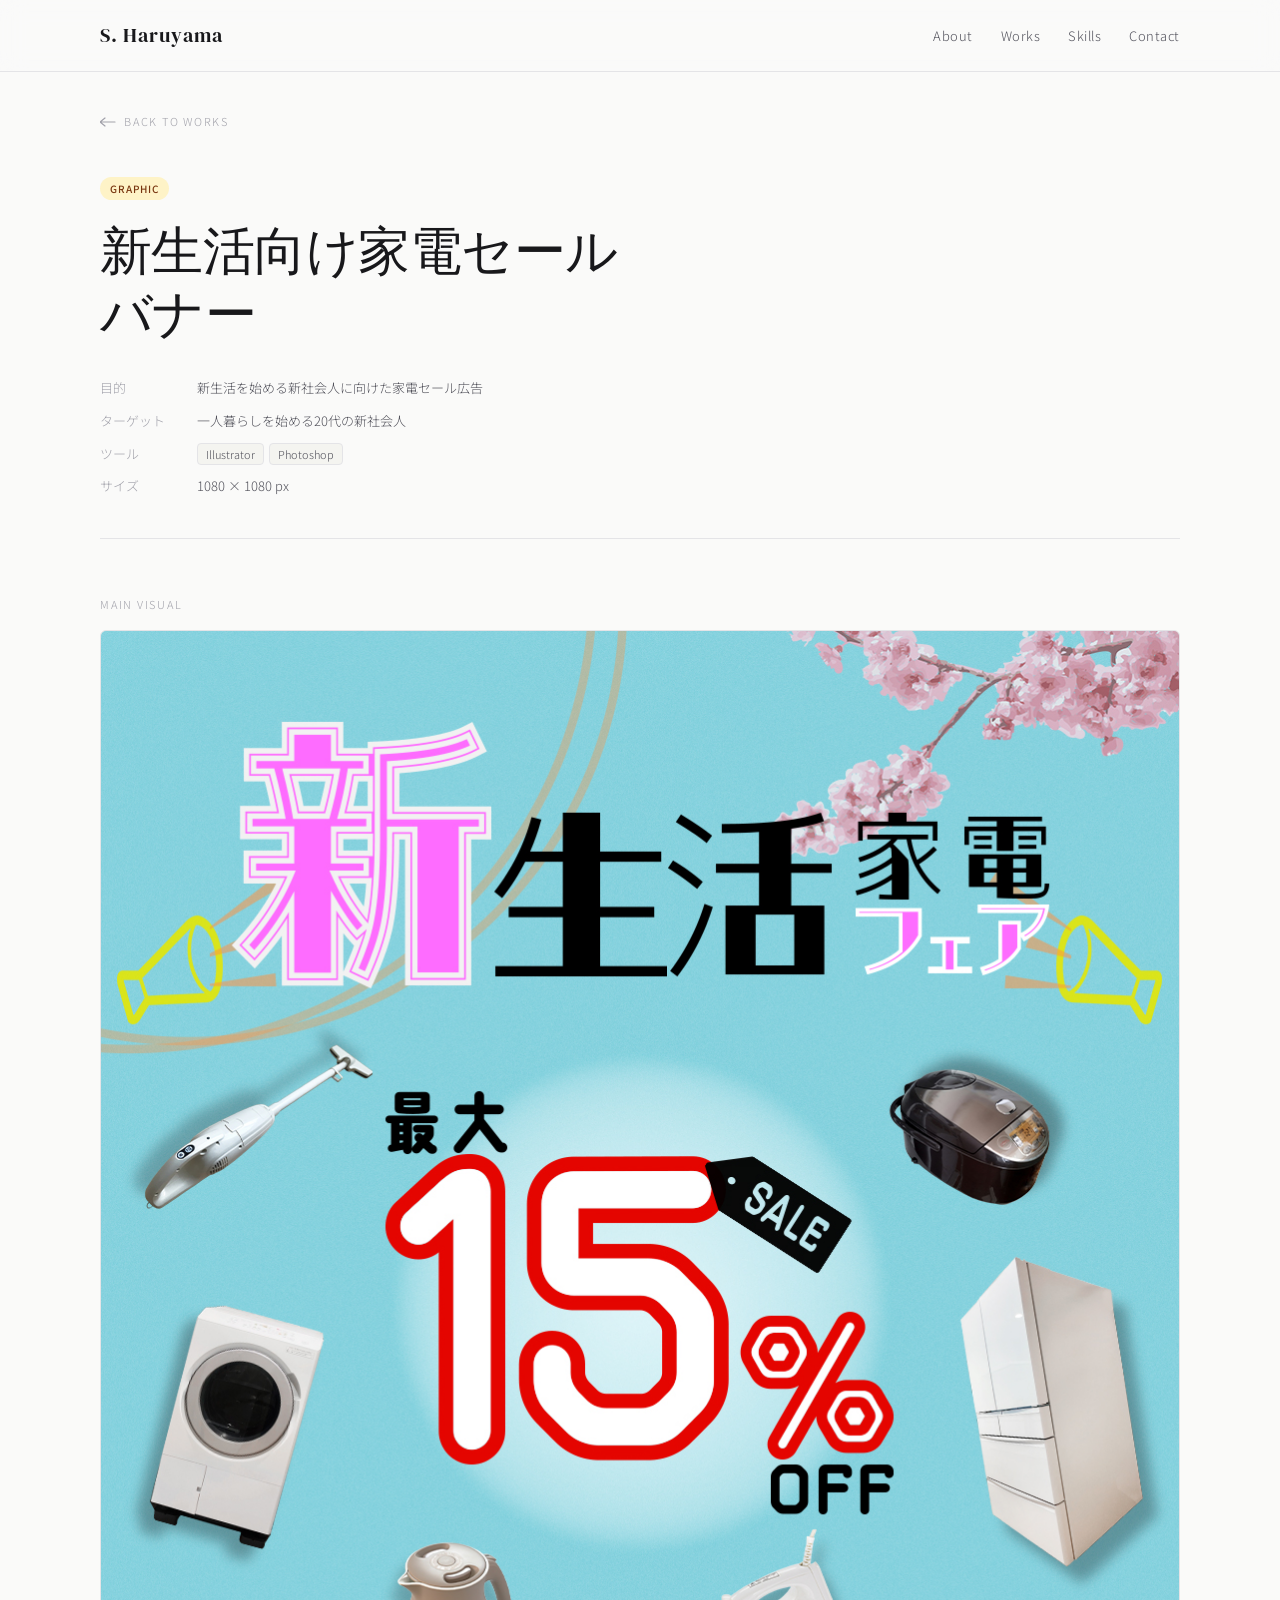
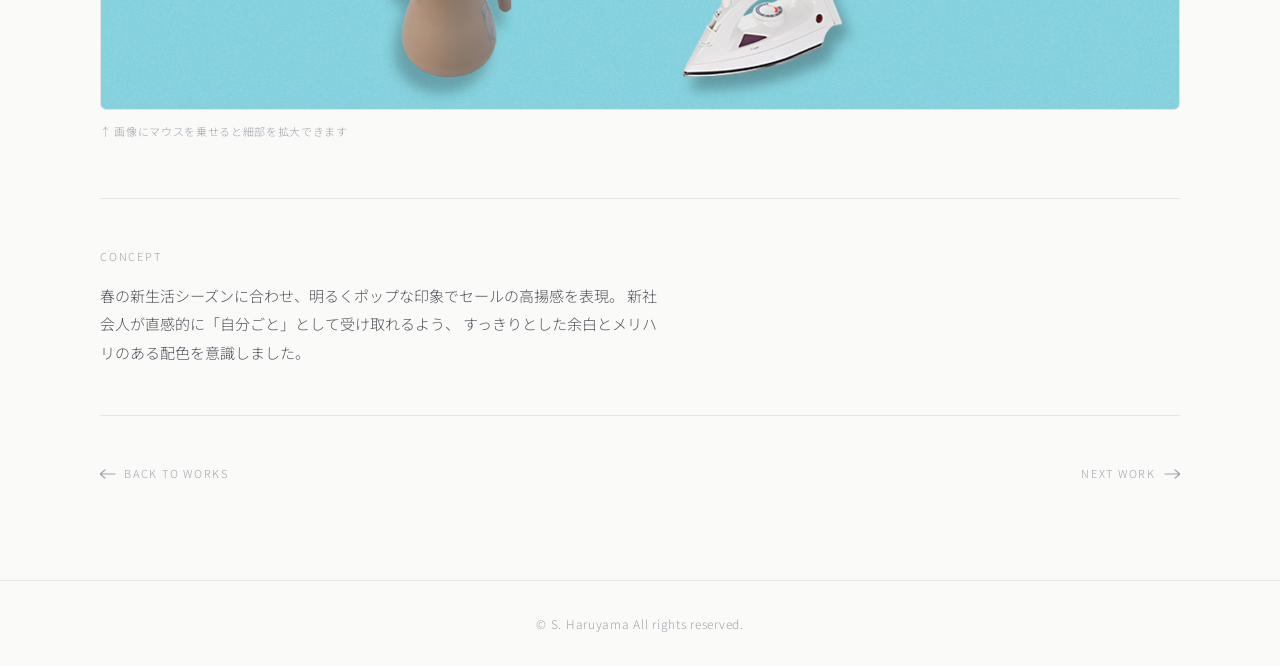
==== work01.html @ 465e644e "first commit" ====
<!DOCTYPE html>
<html lang="ja">
<head>
  <meta charset="UTF-8">
  <meta name="viewport" content="width=device-width, initial-scale=1.0">
  <title>新生活向け家電セールバナー — S. Haruyama</title>
  <link rel="preconnect" href="https://fonts.googleapis.com">
  <link rel="preconnect" href="https://fonts.gstatic.com" crossorigin>
  <link href="https://fonts.googleapis.com/css2?family=DM+Serif+Display:ital@0;1&family=Noto+Sans+JP:wght@300;400;500&display=swap" rel="stylesheet">
  <link rel="stylesheet" href="work.css">
  <script src="work.js" defer></script>
</head>
<body>

  <header class="header">
    <div class="container header__inner">
      <a href="index.html" class="logo">S. Haruyama</a>
      <nav aria-label="メインナビゲーション">
        <ul class="nav">
          <li><a href="index.html#about">About</a></li>
          <li><a href="index.html#works">Works</a></li>
          <li><a href="index.html#skills">Skills</a></li>
          <li><a href="index.html#contact">Contact</a></li>
        </ul>
      </nav>
    </div>
  </header>

  <main class="work-page">
    <div class="container">

      <a href="index.html#works" class="back-link fade-up">
        <svg width="16" height="10" viewBox="0 0 16 10" fill="none">
          <path d="M0 5h15M5 1L0 5l5 4" stroke="currentColor" stroke-width="1.2" stroke-linecap="round" stroke-linejoin="round"/>
        </svg>
        Back to Works
      </a>

      <div class="title-block fade-up" style="transition-delay:.05s">
        <span class="work-tag work-tag--graphic">Graphic</span>
        <h1 class="work-title">新生活向け家電セール<br>バナー</h1>
        <dl class="meta">
          <dt>目的</dt>
          <dd>新生活を始める新社会人に向けた家電セール広告</dd>
          <dt>ターゲット</dt>
          <dd>一人暮らしを始める20代の新社会人</dd>
          <dt>ツール</dt>
          <dd>
            <div class="badges">
              <span class="badge">Illustrator</span>
              <span class="badge">Photoshop</span>
            </div>
          </dd>
          <dt>サイズ</dt>
          <dd>1080 × 1080 px</dd>
        </dl>
      </div>

      <div class="visual-block fade-up" style="transition-delay:.1s">
        <p class="visual-block__label">Main Visual</p>
        <div class="lens-wrap lens-wrap--square">
          <img src="image/kaden_banner.jpg" alt="新生活向け家電セールバナー">
          <div class="lens"></div>
        </div>
        <p class="visual-block__hint">↑ 画像にマウスを乗せると細部を拡大できます</p>
      </div>

      <div class="concept-block fade-up" style="transition-delay:.15s">
        <p class="concept-block__label">Concept</p>
        <p class="concept-block__text">
          春の新生活シーズンに合わせ、明るくポップな印象でセールの高揚感を表現。
          新社会人が直感的に「自分ごと」として受け取れるよう、
          すっきりとした余白とメリハリのある配色を意識しました。
        </p>
      </div>

      <div class="bottom-nav fade-up" style="transition-delay:.2s">
        <a href="index.html#works" class="nav-link">
          <svg width="16" height="10" viewBox="0 0 16 10" fill="none">
            <path d="M0 5h15M5 1L0 5l5 4" stroke="currentColor" stroke-width="1.2" stroke-linecap="round" stroke-linejoin="round"/>
          </svg>
          Back to Works
        </a>
        <a href="work02.html" class="nav-link">
          Next Work
          <svg width="16" height="10" viewBox="0 0 16 10" fill="none">
            <path d="M16 5H1M11 1l5 4-5 4" stroke="currentColor" stroke-width="1.2" stroke-linecap="round" stroke-linejoin="round"/>
          </svg>
        </a>
      </div>

    </div>
  </main>

  <footer class="footer">
    <p>© S. Haruyama All rights reserved.</p>
  </footer>

  
</body>
</html>
---- work.css ----
/* ─────────────────────────────────────
   TOKENS（index.html と共通）
───────────────────────────────────── */
:root {
  --ink:    #18181b;
  --ink-2:  #52525b;
  --ink-3:  #a1a1aa;
  --paper:  #fafaf9;
  --paper-2:#f4f4f0;
  --line:   #e4e4e7;
  --c1: #2a589f;
  --c2: #4775ba;
  --c3: #2b9c94;
  --c4: #7ca2d3;
  --transition: .22s ease;
}

*, *::before, *::after { box-sizing: border-box; margin: 0; padding: 0; }
html { scroll-behavior: smooth; -webkit-text-size-adjust: 100%; }

body {
  font-family: 'Noto Sans JP', 'Hiragino Kaku Gothic ProN', sans-serif;
  font-weight: 300;
  font-size: 15px;
  line-height: 1.75;
  color: var(--ink);
  background: var(--paper);
  overflow-x: hidden;
}

a { color: inherit; text-decoration: none; }

/* ─────────────────────────────────────
   LAYOUT
───────────────────────────────────── */
.container {
  width: min(90%, 1080px);
  margin-inline: auto;
}

/* ─────────────────────────────────────
   HEADER
───────────────────────────────────── */
.header {
  position: sticky;
  top: 0;
  z-index: 100;
  background: rgba(250, 250, 249, .70);
  backdrop-filter: blur(12px);
  -webkit-backdrop-filter: blur(12px);
  border-bottom: 1px solid var(--line);
}

.header__inner {
  display: flex;
  align-items: center;
  justify-content: space-between;
  gap: 16px;
  padding-block: 18px;
}

.logo {
  font-family: 'DM Serif Display', serif;
  font-size: 20px;
  font-weight: 400;
  letter-spacing: .05em;
}

.nav { list-style: none; display: flex; gap: 28px; }

.nav a {
  font-size: 13px;
  color: var(--ink-2);
  letter-spacing: .04em;
  transition: color var(--transition);
}
.nav a:hover { color: var(--ink); }

/* ─────────────────────────────────────
   MAIN WRAPPER
───────────────────────────────────── */
.work-page {
  padding-bottom: 80px;
}

/* ─────────────────────────────────────
   BACK LINK
───────────────────────────────────── */
.back-link {
  display: inline-flex;
  align-items: center;
  gap: 8px;
  font-size: 11px;
  letter-spacing: .16em;
  text-transform: uppercase;
  color: var(--ink-3);
  padding-top: 40px;
  padding-bottom: 0;
  transition: color var(--transition);
}
.back-link:hover { color: var(--ink); }

/* ─────────────────────────────────────
   TITLE BLOCK
───────────────────────────────────── */
.title-block {
  padding-top: 40px;
  padding-bottom: 40px;
  border-bottom: 1px solid var(--line);
}

.work-tag {
  display: inline-block;
  font-size: 10px;
  font-weight: 500;
  letter-spacing: .1em;
  text-transform: uppercase;
  padding: 3px 10px;
  border-radius: 20px;
  margin-bottom: 20px;
}
.work-tag--graphic { background: #fef3c7; color: #78350f; }
.work-tag--web     { background: #dbeafe; color: #1e3a8a; }

.work-title {
  font-family: 'DM Serif Display', serif;
  font-size: clamp(32px, 4.5vw, 52px);
  font-weight: 400;
  line-height: 1.2;
  letter-spacing: -.01em;
  margin-bottom: 32px;
}

.meta {
  display: grid;
  grid-template-columns: auto 1fr;
  column-gap: 32px;
  row-gap: 10px;
  font-size: 13px;
  max-width: 520px;
}

.meta dt { color: var(--ink-3); white-space: nowrap; }
.meta dd { color: var(--ink-2); }

.badges { display: flex; flex-wrap: wrap; gap: 5px; }
.badge {
  font-size: 11px;
  color: var(--ink-2);
  background: var(--paper-2);
  border: 1px solid var(--line);
  padding: 2px 8px;
  border-radius: 4px;
  line-height: 1.5;
}

/* ─────────────────────────────────────
   MAIN VISUAL（レンズズーム）
───────────────────────────────────── */
.visual-block {
  padding-top: 56px;
  padding-bottom: 56px;
}

.visual-block__label {
  font-size: 11px;
  letter-spacing: .16em;
  text-transform: uppercase;
  color: var(--ink-3);
  margin-bottom: 16px;
}

.lens-wrap {
  position: relative;
  display: block;
  border-radius: 6px;
  overflow: hidden;
  border: 1px solid var(--line);
  background: var(--paper-2);
  cursor: none;
}

.lens-wrap img {
  display: block;
  width: 100%;
  height: auto;
  user-select: none;
  -webkit-user-drag: none;
}

/* バナー：正方形 */
.lens-wrap--square { aspect-ratio: 1 / 1; }
.lens-wrap--square img { height: 100%; object-fit: contain; }

/* バナー横長 */
.lens-wrap--portrait { aspect-ratio: 300 / 250; }
.lens-wrap--portrait img { height: 100%; object-fit: contain; }

/* ショップカード */
.lens-wrap--cards {
  display: flex;
  gap: 50px;
}
.lens-wrap--card { aspect-ratio: 55 / 91; }
.lens-wrap--card img { height: 100%; object-fit: contain; }

/* パンフレット：A4横（2面分） */
.lens-wrap--pamphlet { aspect-ratio: 297 / 210; }
.lens-wrap--pamphlet img { height: 100%; object-fit: contain; }

.lens {
  position: absolute;
  width: 200px;
  height: 200px;
  border-radius: 50%;
  border: 2px solid rgba(255,255,255,.65);
  box-shadow: 0 0 0 1px rgba(0,0,0,.1), 0 8px 32px rgba(0,0,0,.2);
  pointer-events: none;
  display: none;
  background-repeat: no-repeat;
}

.lens::before,
.lens::after {
  content: '';
  position: absolute;
  background: rgba(255,255,255,.3);
}
.lens::before { width: 1px; height: 100%; left: 50%; transform: translateX(-50%); }
.lens::after  { width: 100%; height: 1px; top: 50%; transform: translateY(-50%); }

.visual-block__hint {
  font-size: 11px;
  color: var(--ink-3);
  letter-spacing: .06em;
  margin-top: 12px;
}

/* ─────────────────────────────────────
   CONCEPT
───────────────────────────────────── */
.concept-block {
  padding-top: 48px;
  padding-bottom: 48px;
  border-top: 1px solid var(--line);
}

.concept-block__label {
  font-size: 11px;
  letter-spacing: .16em;
  text-transform: uppercase;
  color: var(--ink-3);
  margin-bottom: 16px;
}

.concept-block__text {
  font-size: 15px;
  color: var(--ink-2);
  line-height: 1.9;
  max-width: 560px;
}

/* ─────────────────────────────────────
   BOTTOM NAV
───────────────────────────────────── */
.bottom-nav {
  padding-top: 48px;
  padding-bottom: 16px;
  border-top: 1px solid var(--line);
  display: flex;
  align-items: center;
  justify-content: space-between;
}

.nav-link {
  display: inline-flex;
  align-items: center;
  gap: 8px;
  font-size: 11px;
  letter-spacing: .16em;
  text-transform: uppercase;
  color: var(--ink-3);
  transition: color var(--transition);
}
.nav-link:hover { color: var(--ink); }

/* ─────────────────────────────────────
   FOOTER
───────────────────────────────────── */
.footer {
  border-top: 1px solid var(--line);
  padding-block: 32px;
  text-align: center;
  font-size: 12px;
  color: var(--ink-3);
  letter-spacing: .06em;
}

/* ─────────────────────────────────────
   FADE UP ANIMATION
───────────────────────────────────── */
.fade-up {
  opacity: 0;
  transform: translateY(20px);
  transition: opacity .6s ease, transform .6s ease;
}
.fade-up.in {
  opacity: 1;
  transform: translateY(0);
}
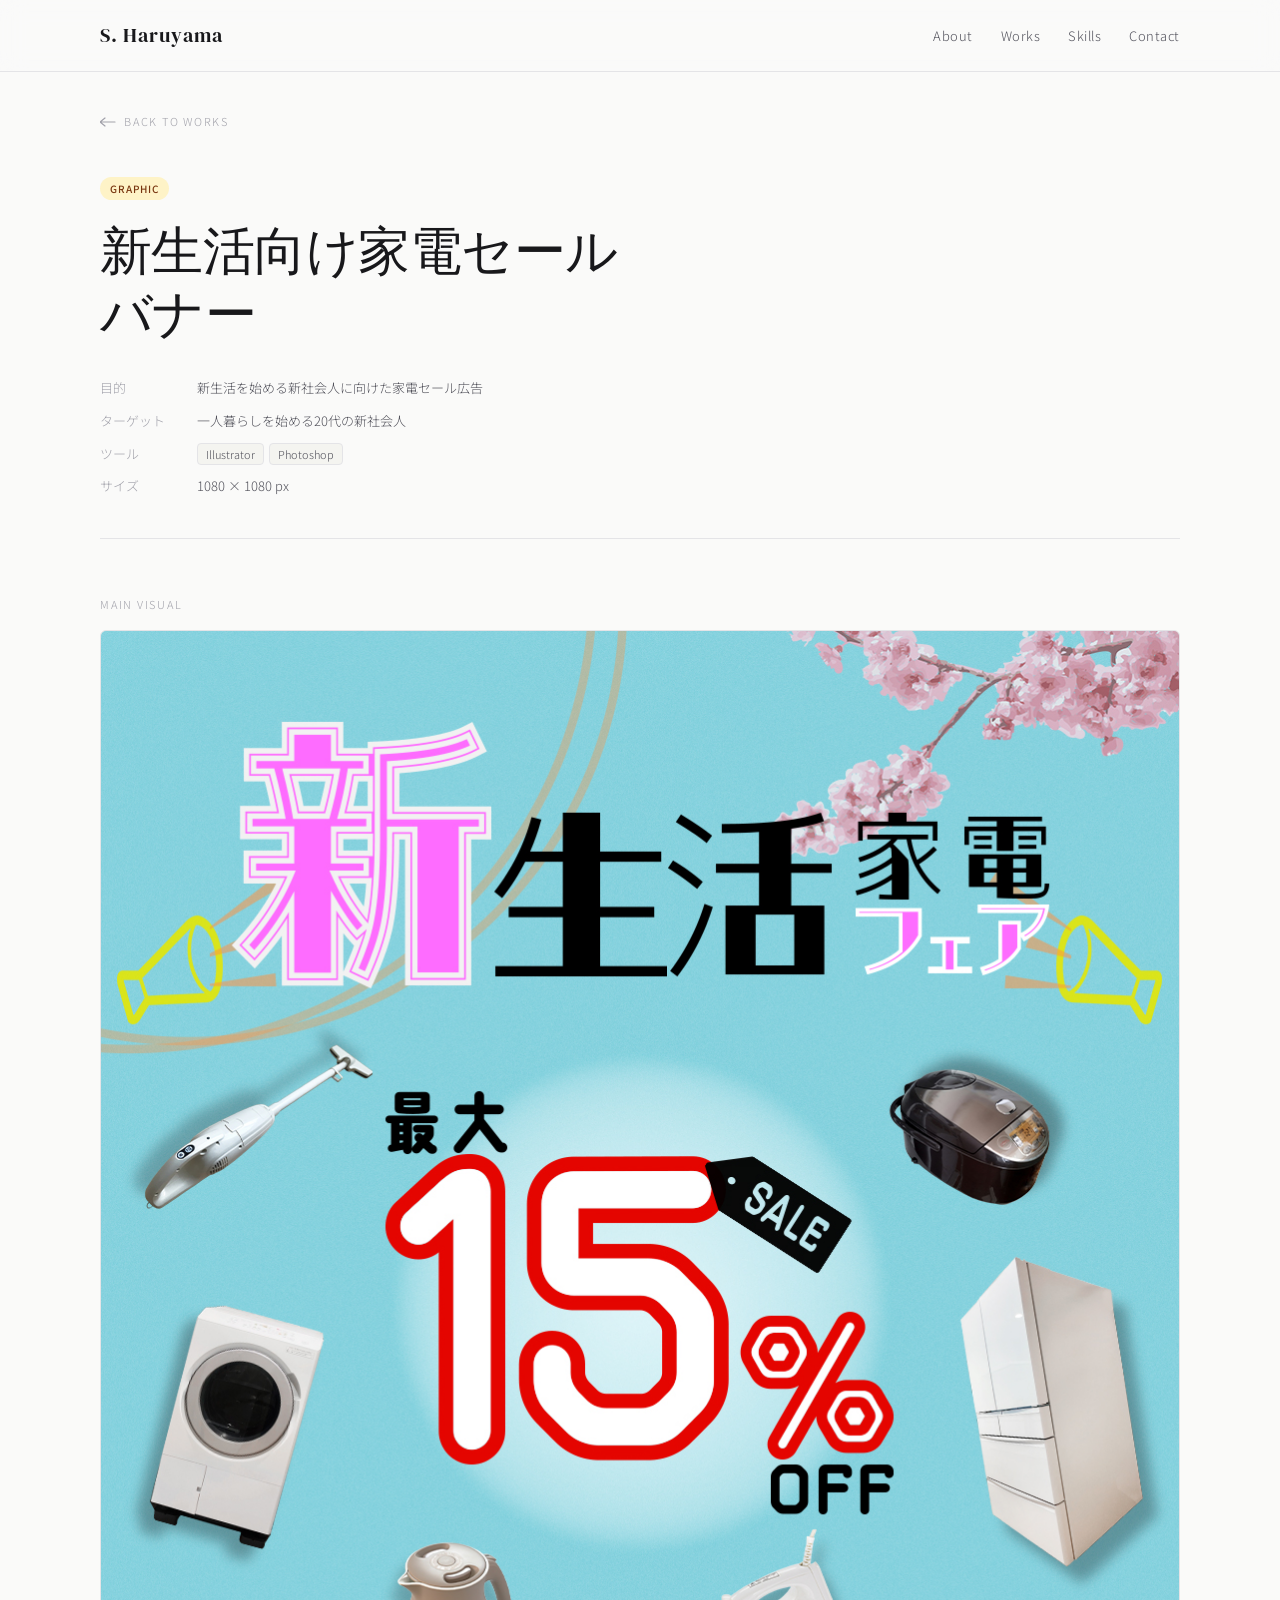
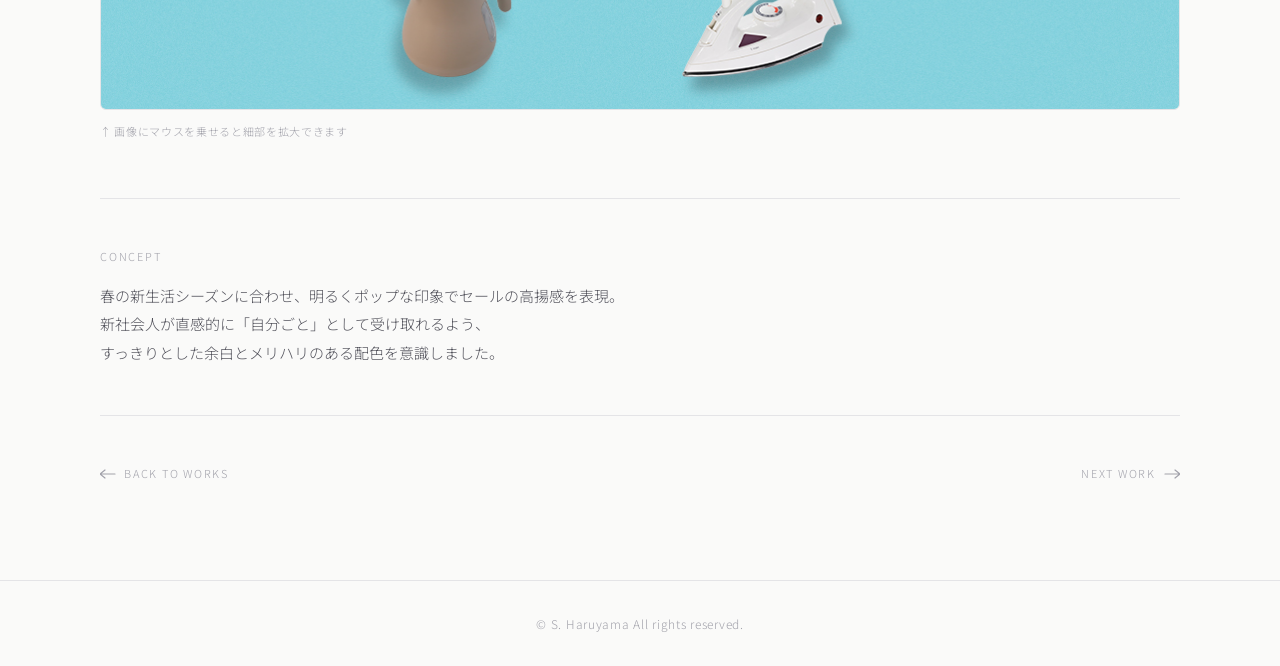
==== commit 19acf3c3: "fix" ====
--- a/work01.html
+++ b/work01.html
@@ -68,8 +68,8 @@
       <div class="concept-block fade-up" style="transition-delay:.15s">
         <p class="concept-block__label">Concept</p>
         <p class="concept-block__text">
-          春の新生活シーズンに合わせ、明るくポップな印象でセールの高揚感を表現。
-          新社会人が直感的に「自分ごと」として受け取れるよう、
+          春の新生活シーズンに合わせ、明るくポップな印象でセールの高揚感を表現。<br>
+          新社会人が直感的に「自分ごと」として受け取れるよう、<br>
           すっきりとした余白とメリハリのある配色を意識しました。
         </p>
       </div>
--- a/work.css
+++ b/work.css
@@ -2,12 +2,12 @@
    TOKENS（index.html と共通）
 ───────────────────────────────────── */
 :root {
-  --ink:    #18181b;
-  --ink-2:  #52525b;
-  --ink-3:  #a1a1aa;
-  --paper:  #fafaf9;
-  --paper-2:#f4f4f0;
-  --line:   #e4e4e7;
+  --ink: #18181b;
+  --ink-2: #52525b;
+  --ink-3: #a1a1aa;
+  --paper: #fafaf9;
+  --paper-2: #f4f4f0;
+  --line: #e4e4e7;
   --c1: #2a589f;
   --c2: #4775ba;
   --c3: #2b9c94;
@@ -15,8 +15,18 @@
   --transition: .22s ease;
 }
 
-*, *::before, *::after { box-sizing: border-box; margin: 0; padding: 0; }
-html { scroll-behavior: smooth; -webkit-text-size-adjust: 100%; }
+*,
+*::before,
+*::after {
+  box-sizing: border-box;
+  margin: 0;
+  padding: 0;
+}
+
+html {
+  scroll-behavior: smooth;
+  -webkit-text-size-adjust: 100%;
+}
 
 body {
   font-family: 'Noto Sans JP', 'Hiragino Kaku Gothic ProN', sans-serif;
@@ -28,7 +38,10 @@
   overflow-x: hidden;
 }
 
-a { color: inherit; text-decoration: none; }
+a {
+  color: inherit;
+  text-decoration: none;
+}
 
 /* ─────────────────────────────────────
    LAYOUT
@@ -66,7 +79,11 @@
   letter-spacing: .05em;
 }
 
-.nav { list-style: none; display: flex; gap: 28px; }
+.nav {
+  list-style: none;
+  display: flex;
+  gap: 28px;
+}
 
 .nav a {
   font-size: 13px;
@@ -74,7 +91,10 @@
   letter-spacing: .04em;
   transition: color var(--transition);
 }
-.nav a:hover { color: var(--ink); }
+
+.nav a:hover {
+  color: var(--ink);
+}
 
 /* ─────────────────────────────────────
    MAIN WRAPPER
@@ -98,7 +118,10 @@
   padding-bottom: 0;
   transition: color var(--transition);
 }
-.back-link:hover { color: var(--ink); }
+
+.back-link:hover {
+  color: var(--ink);
+}
 
 /* ─────────────────────────────────────
    TITLE BLOCK
@@ -119,8 +142,16 @@
   border-radius: 20px;
   margin-bottom: 20px;
 }
-.work-tag--graphic { background: #fef3c7; color: #78350f; }
-.work-tag--web     { background: #dbeafe; color: #1e3a8a; }
+
+.work-tag--graphic {
+  background: #fef3c7;
+  color: #78350f;
+}
+
+.work-tag--web {
+  background: #dbeafe;
+  color: #1e3a8a;
+}
 
 .work-title {
   font-family: 'DM Serif Display', serif;
@@ -140,10 +171,21 @@
   max-width: 520px;
 }
 
-.meta dt { color: var(--ink-3); white-space: nowrap; }
-.meta dd { color: var(--ink-2); }
-
-.badges { display: flex; flex-wrap: wrap; gap: 5px; }
+.meta dt {
+  color: var(--ink-3);
+  white-space: nowrap;
+}
+
+.meta dd {
+  color: var(--ink-2);
+}
+
+.badges {
+  display: flex;
+  flex-wrap: wrap;
+  gap: 5px;
+}
+
 .badge {
   font-size: 11px;
   color: var(--ink-2);
@@ -152,6 +194,27 @@
   padding: 2px 8px;
   border-radius: 4px;
   line-height: 1.5;
+}
+
+/* ─────────────────────────────────────
+   サイトリンク
+───────────────────────────────────── */
+.site-link {
+  display: inline-flex;
+  align-items: center;
+  gap: 6px;
+  margin-top: 20px;
+  font-size: 13px;
+  color: var(--ink-2);
+  border: 1px solid var(--line);
+  padding: 8px 20px;
+  border-radius: 40px;
+  transition: background var(--transition), border-color var(--transition);
+}
+
+.site-link:hover {
+  background: rgba(0, 0, 0, 0.05);
+  border-color: rgba(0, 0, 0, 0.1);
 }
 
 /* ─────────────────────────────────────
@@ -189,45 +252,61 @@
 }
 
 /* バナー：正方形 */
-.lens-wrap--square { aspect-ratio: 1 / 1; }
-.lens-wrap--square img { height: 100%; object-fit: contain; }
+.lens-wrap--square {
+  aspect-ratio: 1 / 1;
+}
+
+.lens-wrap--square img {
+  height: 100%;
+  object-fit: contain;
+}
 
 /* バナー横長 */
-.lens-wrap--portrait { aspect-ratio: 300 / 250; }
-.lens-wrap--portrait img { height: 100%; object-fit: contain; }
+.lens-wrap--portrait {
+  aspect-ratio: 300 / 250;
+}
+
+.lens-wrap--portrait img {
+  height: 100%;
+  object-fit: contain;
+}
 
 /* ショップカード */
 .lens-wrap--cards {
   display: flex;
   gap: 50px;
 }
-.lens-wrap--card { aspect-ratio: 55 / 91; }
-.lens-wrap--card img { height: 100%; object-fit: contain; }
+
+.lens-wrap--card {
+  aspect-ratio: 55 / 91;
+}
+
+.lens-wrap--card img {
+  height: 100%;
+  object-fit: contain;
+}
 
 /* パンフレット：A4横（2面分） */
-.lens-wrap--pamphlet { aspect-ratio: 297 / 210; }
-.lens-wrap--pamphlet img { height: 100%; object-fit: contain; }
+.lens-wrap--pamphlet {
+  aspect-ratio: 297 / 210;
+}
+
+.lens-wrap--pamphlet img {
+  height: 100%;
+  object-fit: contain;
+}
 
 .lens {
   position: absolute;
   width: 200px;
   height: 200px;
   border-radius: 50%;
-  border: 2px solid rgba(255,255,255,.65);
-  box-shadow: 0 0 0 1px rgba(0,0,0,.1), 0 8px 32px rgba(0,0,0,.2);
+  border: 2px solid rgba(255, 255, 255, .65);
+  box-shadow: 0 0 0 1px rgba(0, 0, 0, .1), 0 8px 32px rgba(0, 0, 0, .2);
   pointer-events: none;
   display: none;
   background-repeat: no-repeat;
 }
-
-.lens::before,
-.lens::after {
-  content: '';
-  position: absolute;
-  background: rgba(255,255,255,.3);
-}
-.lens::before { width: 1px; height: 100%; left: 50%; transform: translateX(-50%); }
-.lens::after  { width: 100%; height: 1px; top: 50%; transform: translateY(-50%); }
 
 .visual-block__hint {
   font-size: 11px;
@@ -257,7 +336,6 @@
   font-size: 15px;
   color: var(--ink-2);
   line-height: 1.9;
-  max-width: 560px;
 }
 
 /* ─────────────────────────────────────
@@ -282,7 +360,10 @@
   color: var(--ink-3);
   transition: color var(--transition);
 }
-.nav-link:hover { color: var(--ink); }
+
+.nav-link:hover {
+  color: var(--ink);
+}
 
 /* ─────────────────────────────────────
    FOOTER
@@ -304,7 +385,30 @@
   transform: translateY(20px);
   transition: opacity .6s ease, transform .6s ease;
 }
+
 .fade-up.in {
   opacity: 1;
   transform: translateY(0);
 }
+
+/* ─────────────────────────────────────
+   RESPONSIVE
+───────────────────────────────────── */
+@media (max-width: 700px) {
+  .header__inner {
+    padding-block: 14px;
+  }
+
+  .nav {
+    gap: 16px;
+  }
+
+  .nav a {
+    font-size: 12px;
+  }
+
+  .concept-block__text br {
+    display: none;
+  }
+
+}
